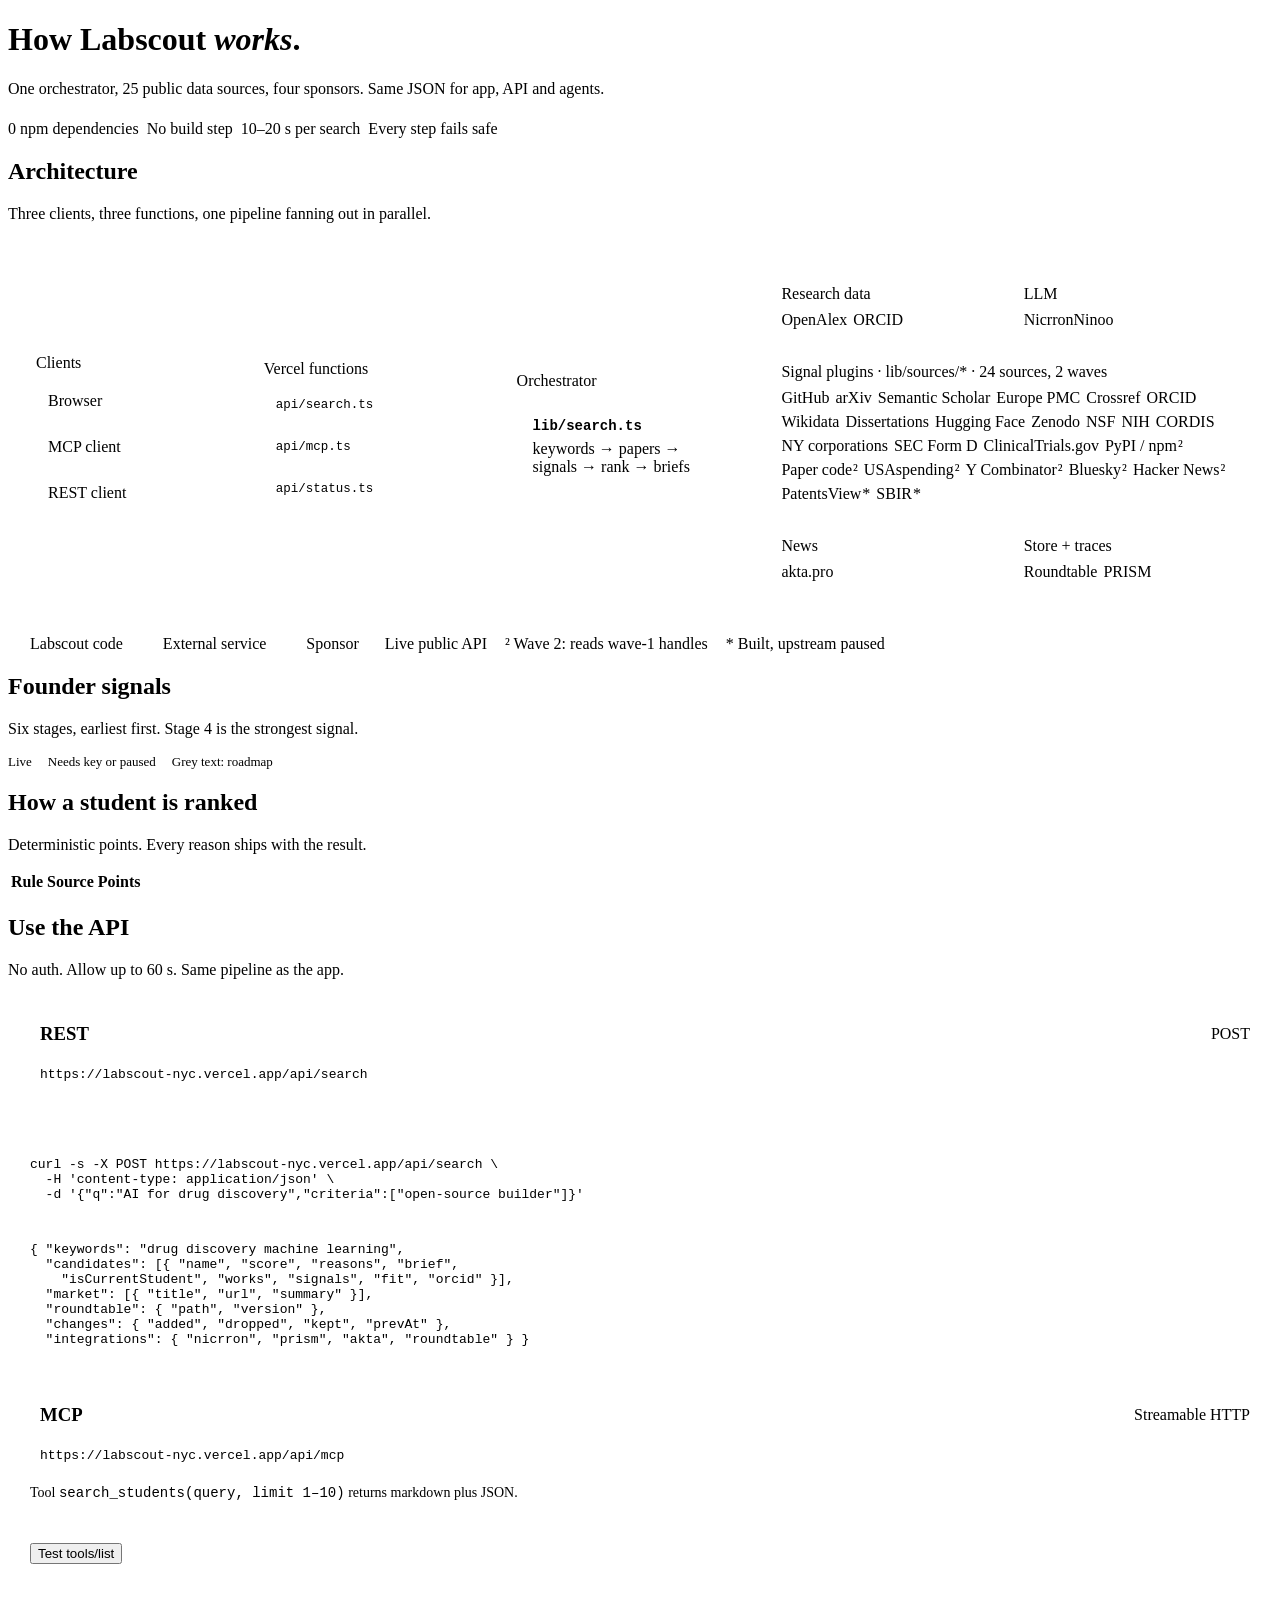
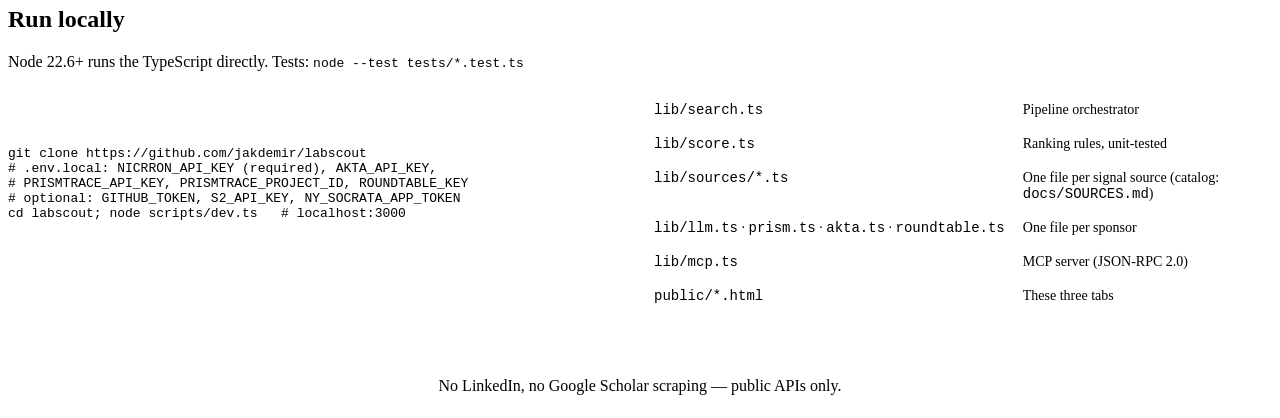
==== public/docs.html @ acb4736a "Sources: paper→code repos (papercode.ts, wave 2) ported from spinout-intelligence GitHub repository " ====
<!doctype html>
<html lang="en">
<head>
<meta charset="utf-8">
<meta name="viewport" content="width=device-width, initial-scale=1">
<title>Labscout — Architecture &amp; API</title>
<meta name="description" content="How Labscout works: architecture, founder-signal sources, ranking, REST API and MCP endpoint.">
<link rel="preload" href="/fonts/instrument-serif-400-normal.woff2" as="font" type="font/woff2" crossorigin>
<link rel="stylesheet" href="/assets/labscout.css">
<style>
  .facts { margin-top: 22px; display: flex; flex-wrap: wrap; gap: 8px; }

  /* architecture diagram: dark = Labscout code, outlined = external, yellow = sponsor */
  .arch { margin-top: 22px; padding: 28px; display: grid; grid-template-columns: minmax(0, .8fr) 28px minmax(0, .9fr) 28px minmax(0, .9fr) 28px minmax(0, 1.9fr); align-items: center; }
  .col { display: flex; flex-direction: column; gap: 8px; }
  .col > .label { margin: 0 0 2px; }
  .node { display: flex; align-items: center; gap: 10px; padding: 10px 12px; border: var(--bw) solid var(--ink); border-radius: var(--r); background: var(--sheet); font: 500 12.5px/1.2 var(--mono); }
  .node svg { flex: none; }
  .node.own { background: var(--dark); color: var(--on-dark); border-color: var(--dark); }
  .node.own code { font-size: 12.5px; }
  .node.core { flex-direction: column; align-items: flex-start; gap: 6px; padding: 18px 16px; }
  .node.core code { font-size: 14px; font-weight: 600; }
  .node.core span { font: 400 12px/1.4 var(--sans); color: var(--on-dark-2); }
  .link { display: grid; place-items: center; }
  .link svg { width: 20px; height: 20px; }
  .fan { display: grid; grid-template-columns: 1fr 1fr; gap: 10px; }
  .grp { border: var(--bw) solid var(--ink); border-radius: var(--r); padding: 12px; background: var(--paper); }
  .grp.wide { grid-column: 1 / -1; }
  .grp .label { margin: 0 0 8px; }
  .grp.own-grp { background: var(--sheet); }
  .tags { display: flex; flex-wrap: wrap; gap: 6px; }
  .pill b { font-weight: 400; margin-left: 1px; }
  .note { margin: 14px 0 0; display: flex; flex-wrap: wrap; gap: 8px 18px; align-items: center; font: 400 12px/1.3 var(--mono); color: var(--ink-2); }
  .note span { display: inline-flex; align-items: center; gap: 8px; }
  .sw { width: 14px; height: 14px; border: var(--bw) solid var(--ink); border-radius: 3px; display: inline-block; }
  .sw.d { background: var(--dark); } .sw.h { background: var(--hi); }

  /* stage meter, 6 cells */
  .meters.six { grid-template-columns: repeat(6, minmax(0, 1fr)); background: var(--sheet); }
  .meters.six .meter { align-content: start; gap: 12px; padding: 14px; }
  .meter .n { font: 700 34px/1 var(--sans); letter-spacing: -.04em; }
  .meter .road { margin: 0; font-size: 12.5px; color: var(--ink-3); line-height: 1.4; }
  .meter.dark { color: var(--on-dark); }
  .meter.dark .road { color: var(--on-dark-2); }
  .meter.dark .pill { color: var(--on-dark); border-color: var(--on-dark); }
  .meter.dark .pill.ok { color: var(--ok); border-color: var(--ok); }
  .meter .none { font-size: 12.5px; color: var(--ink-3); }
  .legend { display: flex; flex-wrap: wrap; gap: 16px; margin-top: 14px; font-size: 13px; color: var(--ink-3); }
  .legend span { display: inline-flex; align-items: center; gap: 8px; }

  /* ranking */
  .rank { max-width: 760px; background: transparent; }
  .rank td.num { white-space: nowrap; font-weight: 600; text-align: right; width: 130px; padding-right: 0; }
  .rank th:last-child { text-align: right; padding-right: 0; }
  .rank td.src { font: 400 12px/1.5 var(--mono); color: var(--ink-2); }

  /* API panels */
  .api { margin-top: 22px; align-items: start; }
  .card { padding: 22px; display: flex; flex-direction: column; gap: 14px; min-width: 0; }
  .card-h { display: flex; align-items: center; gap: 10px; }
  .card-h .h2 { margin: 0; }
  .card-h .pill { margin-left: auto; }
  .url { font-size: 13px; word-break: break-all; padding: 8px 10px; border: var(--bw) solid var(--ink); border-radius: 4px; background: var(--paper); }
  .card > p { margin: 0; color: var(--ink-2); font-size: 14px; }
  .seg { display: inline-flex; flex-wrap: wrap; gap: 6px; align-self: flex-start; }
  .seg button { height: 30px; padding: 0 12px; border: var(--bw) solid var(--ink); border-radius: 999px; background: transparent; color: var(--ink); font: 500 12px/1 var(--mono); cursor: pointer; }
  .seg button:hover { background: var(--paper); }
  .seg button[aria-selected="true"] { background: var(--ink); color: var(--paper); }
  .panel[hidden] { display: none; }
  pre[data-copy] { padding-top: 40px; }
  .ping { display: flex; align-items: center; gap: 12px; flex-wrap: wrap; font-size: 14px; }
  .ping-out { color: var(--ink-2); display: inline-flex; align-items: center; gap: 8px; }
  .ping-out.err { color: var(--bad); }

  /* run locally */
  .run { margin-top: 22px; display: grid; grid-template-columns: minmax(0, 1fr) minmax(0, 1fr); gap: 28px; align-items: start; }
  .fmap { margin: 0; display: grid; grid-template-columns: max-content 1fr; gap: 0 18px; font-size: 14px; border-top: var(--bw) solid var(--ink); }
  .fmap dt, .fmap dd { padding: 9px 0; border-bottom: 1px solid var(--hair); margin: 0; }
  .fmap dd { color: var(--ink-2); }
  .ethics { margin-top: 64px; display: flex; justify-content: center; }

  @media (max-width: 960px) {
    .arch { grid-template-columns: 1fr; gap: 8px; }
    .link svg { transform: rotate(90deg); }
    .col { flex-direction: row; flex-wrap: wrap; }
    .col > .label { width: 100%; }
    .col > .node { flex: 1 1 140px; }
    .meters.six { grid-template-columns: repeat(3, minmax(0, 1fr)); }
    .meters.six .meter { border-bottom: var(--bw) solid var(--ink); }
    .meters.six .meter:nth-child(3n) { border-right: 0; }
    .meters.six .meter:nth-child(n+4) { border-bottom: 0; }
    .run { grid-template-columns: 1fr; }
  }
  @media (max-width: 620px) {
    .arch { padding: 18px; }
    .fan { grid-template-columns: 1fr; }
    .meters.six { grid-template-columns: 1fr; }
    .meters.six .meter, .meters.six .meter:nth-child(3n), .meters.six .meter:nth-child(2) { border-right: 0; border-bottom: var(--bw) solid var(--ink); }
    .meters.six .meter:last-child { border-bottom: 0; }
    .fmap { grid-template-columns: 1fr; }
    .fmap dt { border-bottom: 0; padding-bottom: 0; }
    .ethics .tag-hi { height: auto; padding: 8px 12px; line-height: 1.4; text-align: center; }
  }
</style>
</head>
<body>
<div id="ls-top"></div>
<main class="page">
<div class="wrap">

  <header>
    <h1 class="h-display">How Labscout <em>works</em>.</h1>
    <p class="lead">One orchestrator, 25 public data sources, four sponsors. Same JSON for app, API and agents.</p>
    <div class="facts">
      <span class="pill">0 npm dependencies</span>
      <span class="pill">No build step</span>
      <span class="pill">10–20 s per search</span>
      <span class="pill">Every step fails safe</span>
    </div>
  </header>

  <section class="section" aria-labelledby="h-arch">
    <h2 class="h2" id="h-arch">Architecture</h2>
    <p>Three clients, three functions, one pipeline fanning out in parallel.</p>
    <div class="sheet lift arch" id="arch" role="img" aria-label="Clients call Vercel functions, which run lib/search.ts. It fans out to research data, signal plugins and four sponsors.">
      <div class="col">
        <p class="label">Clients</p>
        <div class="node" data-i="chat">Browser</div>
        <div class="node" data-i="spark">MCP client</div>
        <div class="node" data-i="code">REST client</div>
      </div>
      <div class="link" data-i="arrow"></div>
      <div class="col">
        <p class="label">Vercel functions</p>
        <div class="node own"><code>api/search.ts</code></div>
        <div class="node own"><code>api/mcp.ts</code></div>
        <div class="node own"><code>api/status.ts</code></div>
      </div>
      <div class="link" data-i="arrow"></div>
      <div class="col">
        <p class="label">Orchestrator</p>
        <div class="node own core"><code>lib/search.ts</code><span>keywords → papers → signals → rank → briefs</span></div>
      </div>
      <div class="link" data-i="arrow"></div>
      <div class="fan">
        <div class="grp"><p class="label">Research data</p><div class="tags"><span class="pill ok">OpenAlex</span><span class="pill ok">ORCID</span></div></div>
        <div class="grp"><p class="label">LLM</p><div class="tags"><span class="pill hi">NicrronNinoo</span></div></div>
        <div class="grp wide"><p class="label">Signal plugins · lib/sources/* · 24 sources, 2 waves</p><div class="tags">
          <span class="pill ok">GitHub</span><span class="pill ok">arXiv</span><span class="pill ok">Semantic Scholar</span><span class="pill ok">Europe PMC</span><span class="pill ok">Crossref</span><span class="pill ok">ORCID</span><span class="pill ok">Wikidata</span><span class="pill ok">Dissertations</span><span class="pill ok">Hugging Face</span><span class="pill ok">Zenodo</span><span class="pill ok">NSF</span><span class="pill ok">NIH</span><span class="pill ok">CORDIS</span><span class="pill ok">NY corporations</span><span class="pill ok">SEC Form D</span><span class="pill ok">ClinicalTrials.gov</span><span class="pill ok">PyPI / npm<b>²</b></span><span class="pill ok">Paper code<b>²</b></span><span class="pill ok">USAspending<b>²</b></span><span class="pill ok">Y Combinator<b>²</b></span><span class="pill ok">Bluesky<b>²</b></span><span class="pill ok">Hacker News<b>²</b></span><span class="pill">PatentsView<b>*</b></span><span class="pill">SBIR<b>*</b></span></div></div>
        <div class="grp"><p class="label">News</p><div class="tags"><span class="pill hi">akta.pro</span></div></div>
        <div class="grp"><p class="label">Store + traces</p><div class="tags"><span class="pill hi">Roundtable</span><span class="pill hi">PRISM</span></div></div>
      </div>
    </div>
    <p class="note"><span><i class="sw d"></i>Labscout code</span><span><i class="sw"></i>External service</span><span><i class="sw h"></i>Sponsor</span><span><i class="dot ok"></i>Live public API</span><span>² Wave 2: reads wave-1 handles</span><span>* Built, upstream paused</span></p>
  </section>

  <section class="section" aria-labelledby="h-sig">
    <h2 class="h2" id="h-sig">Founder signals</h2>
    <p>Six stages, earliest first. Stage 4 is the strongest signal.</p>
    <div class="meters six" id="ladder" role="list"></div>
    <div class="legend"><span><span class="pill ok">Live</span></span><span><span class="pill">Needs key or paused</span></span><span>Grey text: roadmap</span></div>
  </section>

  <section class="section" aria-labelledby="h-rank">
    <h2 class="h2" id="h-rank">How a student is ranked</h2>
    <p>Deterministic points. Every reason ships with the result.</p>
    <table class="t rank" id="rank"><thead><tr><th>Rule</th><th>Source</th><th style="text-align:right">Points</th></tr></thead><tbody></tbody></table>
  </section>

  <section class="section" aria-labelledby="h-api">
    <h2 class="h2" id="h-api">Use the API</h2>
    <p>No auth. Allow up to 60 s. Same pipeline as the app.</p>
    <div class="grid-2 api">
      <article class="sheet card">
        <div class="card-h"><span data-i="code" data-s="20"></span><h3 class="h2">REST</h3><span class="pill">POST</span></div>
        <code class="url">https://labscout-nyc.vercel.app/api/search</code>
        <pre data-copy="curl -s -X POST https://labscout-nyc.vercel.app/api/search -H 'content-type: application/json' -d '{&quot;q&quot;:&quot;AI for drug discovery&quot;,&quot;criteria&quot;:[&quot;open-source builder&quot;]}'">curl -s -X POST https://labscout-nyc.vercel.app/api/search \
  -H 'content-type: application/json' \
  -d '{"q":"AI for drug discovery","criteria":["open-source builder"]}'</pre>
        <pre>{ "keywords": "drug discovery machine learning",
  "candidates": [{ "name", "score", "reasons", "brief",
    "isCurrentStudent", "works", "signals", "fit", "orcid" }],
  "market": [{ "title", "url", "summary" }],
  "roundtable": { "path", "version" },
  "changes": { "added", "dropped", "kept", "prevAt" },
  "integrations": { "nicrron", "prism", "akta", "roundtable" } }</pre>
      </article>

      <article class="sheet card">
        <div class="card-h"><span data-i="plug" data-s="20"></span><h3 class="h2">MCP</h3><span class="pill">Streamable HTTP</span></div>
        <code class="url">https://labscout-nyc.vercel.app/api/mcp</code>
        <p>Tool <code>search_students(query, limit 1–10)</code> returns markdown plus JSON.</p>
        <div class="seg" role="tablist" aria-label="MCP client" id="seg"></div>
        <div id="panels"></div>
        <div class="ping">
          <button class="btn ghost" type="button" id="ping"><span data-i="send"></span>Test tools/list</button>
          <span class="ping-out" id="ping-out" aria-live="polite"></span>
        </div>
      </article>
    </div>
  </section>

  <section class="section" aria-labelledby="h-run">
    <h2 class="h2" id="h-run">Run locally</h2>
    <p>Node 22.6+ runs the TypeScript directly. Tests: <code>node --test tests/*.test.ts</code></p>
    <div class="run">
      <pre data-copy="git clone https://github.com/jakdemir/labscout
cd labscout
node scripts/dev.ts">git clone https://github.com/jakdemir/labscout
<span class="c"># .env.local: NICRRON_API_KEY (required), AKTA_API_KEY,</span>
<span class="c"># PRISMTRACE_API_KEY, PRISMTRACE_PROJECT_ID, ROUNDTABLE_KEY</span>
<span class="c"># optional: GITHUB_TOKEN, S2_API_KEY, NY_SOCRATA_APP_TOKEN</span>
cd labscout; node scripts/dev.ts   <span class="c"># localhost:3000</span></pre>
      <dl class="fmap">
        <dt><code>lib/search.ts</code></dt><dd>Pipeline orchestrator</dd>
        <dt><code>lib/score.ts</code></dt><dd>Ranking rules, unit-tested</dd>
        <dt><code>lib/sources/*.ts</code></dt><dd>One file per signal source (catalog: <code>docs/SOURCES.md</code>)</dd>
        <dt><code>lib/llm.ts</code> · <code>prism.ts</code> · <code>akta.ts</code> · <code>roundtable.ts</code></dt><dd>One file per sponsor</dd>
        <dt><code>lib/mcp.ts</code></dt><dd>MCP server (JSON-RPC 2.0)</dd>
        <dt><code>public/*.html</code></dt><dd>These three tabs</dd>
      </dl>
    </div>
  </section>

  <p class="ethics"><span class="tag-hi">No LinkedIn, no Google Scholar scraping — public APIs only.</span></p>

</div>
</main>
<div id="ls-foot"></div>
<script src="/assets/shell.js"></script>
<script>
(function () {
  var I = LS.icon, E = LS.esc;
  var BASE = "https://labscout-nyc.vercel.app";
  function $(id) { return document.getElementById(id); }

  // inline icons
  document.querySelectorAll("[data-i]").forEach(function (el) {
    var svg = I(el.getAttribute("data-i"), Number(el.getAttribute("data-s")) || 16);
    if (el.classList.contains("node") || el.tagName === "BUTTON") el.insertAdjacentHTML("afterbegin", svg);
    else if (el.classList.contains("link")) el.innerHTML = svg;
    else el.outerHTML = svg;
  });

  // stages (docs/SOURCES.md); s: 1 live, 0 needs key / paused
  var STAGES = [
    { t: "Research quality", live: [["OpenAlex", 1], ["ORCID", 1], ["arXiv", 1], ["Semantic Scholar", 1], ["Europe PMC", 1], ["NIH F-fellowships", 1]], road: "OpenReview (login wall), NSF GRFP list" },
    { t: "Builder signal", live: [["GitHub", 1], ["Paper code", 1], ["Hugging Face", 1], ["PyPI / npm", 1], ["Zenodo", 1]], road: "GitHub releases cadence" },
    { t: "Commercial pull", live: [["Crossref funders", 1], ["ORCID industry roles", 1], ["ClinicalTrials.gov", 1], ["Bluesky", 1]], road: "Lens.org, SAM.gov, standards bodies" },
    { t: "Spinout intent", live: [["NSF I-Corps / SBIR", 1], ["NIH SBIR", 1], ["NY corporations", 1], ["SEC Form D", 1], ["Dissertation deposited", 1], ["ORCID founder role", 1], ["Bluesky launch posts", 1], ["PatentsView", 0], ["SBIR.gov", 0]], road: "Co-founder co-appearance, tech-transfer portfolios", strong: 1 },
    { t: "Early traction", live: [["akta.pro news", 1], ["Y Combinator", 1], ["Hacker News", 1], ["USAspending", 1], ["Industry trials", 1]], road: "Job posts, openFDA" },
    { t: "Track record", live: [["NSF grants", 1], ["NIH grants", 1], ["CORDIS", 1], ["Wikidata awards", 1]], road: "ARPA-E" },
  ];
  $("ladder").innerHTML = STAGES.map(function (s, i) {
    var tags = s.live.map(function (x) { return '<span class="pill' + (x[1] ? " ok" : "") + '">' + E(x[0]) + "</span>"; }).join("");
    return '<div class="meter settle' + (s.strong ? " dark" : "") + '" role="listitem" style="--i:' + i + '"><span class="label">0' + (i + 1) + " " + E(s.t) + (s.strong ? " · ×weight" : "") + "</span>" +
      '<div class="tags">' + (tags || '<span class="none">No live source yet</span>') + "</div>" +
      '<p class="road">Next: ' + E(s.road) + "</p></div>";
  }).join("");

  // ranking rules (lib/score.ts)
  var RULES = [
    ["Matching paper, first / middle / last author", "OpenAlex", "+10 / +3 / +1", "pos"],
    ["Citations per paper (0.25 each, max 20)", "OpenAlex", "up to +5", "pos"],
    ["Paper published 2025 or later", "OpenAlex", "+2", "pos"],
    ["Current student / education ended", "ORCID", "+15 / −15", ""],
    ["Momentum: share of papers in last 2 years", "OpenAlex", "up to +10", "pos"],
    ["Established author: over 30 papers, or publishing before 2018", "OpenAlex", "up to −20, −10", "neg"],
    ["Founder signals: 24 sources, name + institution/paper match required", "lib/sources", "cap +15 each", "pos"],
  ];
  $("rank").tBodies[0].innerHTML = RULES.map(function (r) {
    return "<tr><td>" + E(r[0]) + '</td><td class="src">' + E(r[1]) + '</td><td class="num">' + E(r[2]) + "</td></tr>";
  }).join("");

  // MCP client switcher
  var CLIENTS = [
    { id: "cc", label: "Claude Code", code: "claude mcp add --transport http labscout " + BASE + "/api/mcp" },
    { id: "cur", label: "Cursor / Claude Desktop", code: '{ "mcpServers": { "labscout": { "url": "' + BASE + '/api/mcp" } } }' },
    { id: "her", label: "Hermes", code: "# ~/.hermes/config.yaml\nmcp_servers:\n  labscout:\n    url: " + BASE + "/api/mcp" },
  ];
  $("seg").innerHTML = CLIENTS.map(function (c, i) {
    return '<button type="button" role="tab" id="t-' + c.id + '" aria-controls="p-' + c.id + '" aria-selected="' + (i === 0) + '" tabindex="' + (i === 0 ? 0 : -1) + '">' + E(c.label) + "</button>";
  }).join("");
  $("panels").innerHTML = CLIENTS.map(function (c, i) {
    return '<div class="panel" role="tabpanel" id="p-' + c.id + '" aria-labelledby="t-' + c.id + '"' + (i ? " hidden" : "") + '><pre data-copy="' + E(c.code) + '">' + E(c.code) + "</pre></div>";
  }).join("");
  var tabs = Array.prototype.slice.call(document.querySelectorAll("#seg button"));
  function pick(k) {
    tabs.forEach(function (b, i) { var on = i === k; b.setAttribute("aria-selected", String(on)); b.tabIndex = on ? 0 : -1; $("p-" + CLIENTS[i].id).hidden = !on; });
  }
  tabs.forEach(function (b, i) {
    b.onclick = function () { pick(i); };
    b.onkeydown = function (e) {
      var d = e.key === "ArrowRight" ? 1 : e.key === "ArrowLeft" ? -1 : 0;
      if (!d) return; e.preventDefault(); var k = (i + d + tabs.length) % tabs.length; pick(k); tabs[k].focus();
    };
  });
  LS.copyPre();

  // live MCP check
  var btn = $("ping"), out = $("ping-out");
  btn.onclick = function () {
    btn.disabled = true; out.className = "ping-out"; out.textContent = "Calling /api/mcp…";
    var t0 = performance.now();
    fetch("/api/mcp", { method: "POST", headers: { "content-type": "application/json", accept: "application/json, text/event-stream" }, body: JSON.stringify({ jsonrpc: "2.0", id: 1, method: "tools/list" }) })
      .then(function (r) { if (!r.ok) throw new Error("HTTP " + r.status); return r.json(); })
      .then(function (j) {
        var tools = (j && j.result && j.result.tools) || [];
        if (!tools.length) throw new Error("no tools returned");
        var ms = Math.round(performance.now() - t0);
        out.innerHTML = '<i class="dot ok"></i><span><code>' + E(tools.map(function (t) { return t.name; }).join(", ")) + '</code> in <span class="num">' + ms + " ms</span></span>";
      })
      .catch(function (e) { out.className = "ping-out err"; out.textContent = "MCP unreachable (" + (e.message || "network") + "). Retry."; })
      .then(function () { btn.disabled = false; });
  };
})();
</script>
</body>
</html>
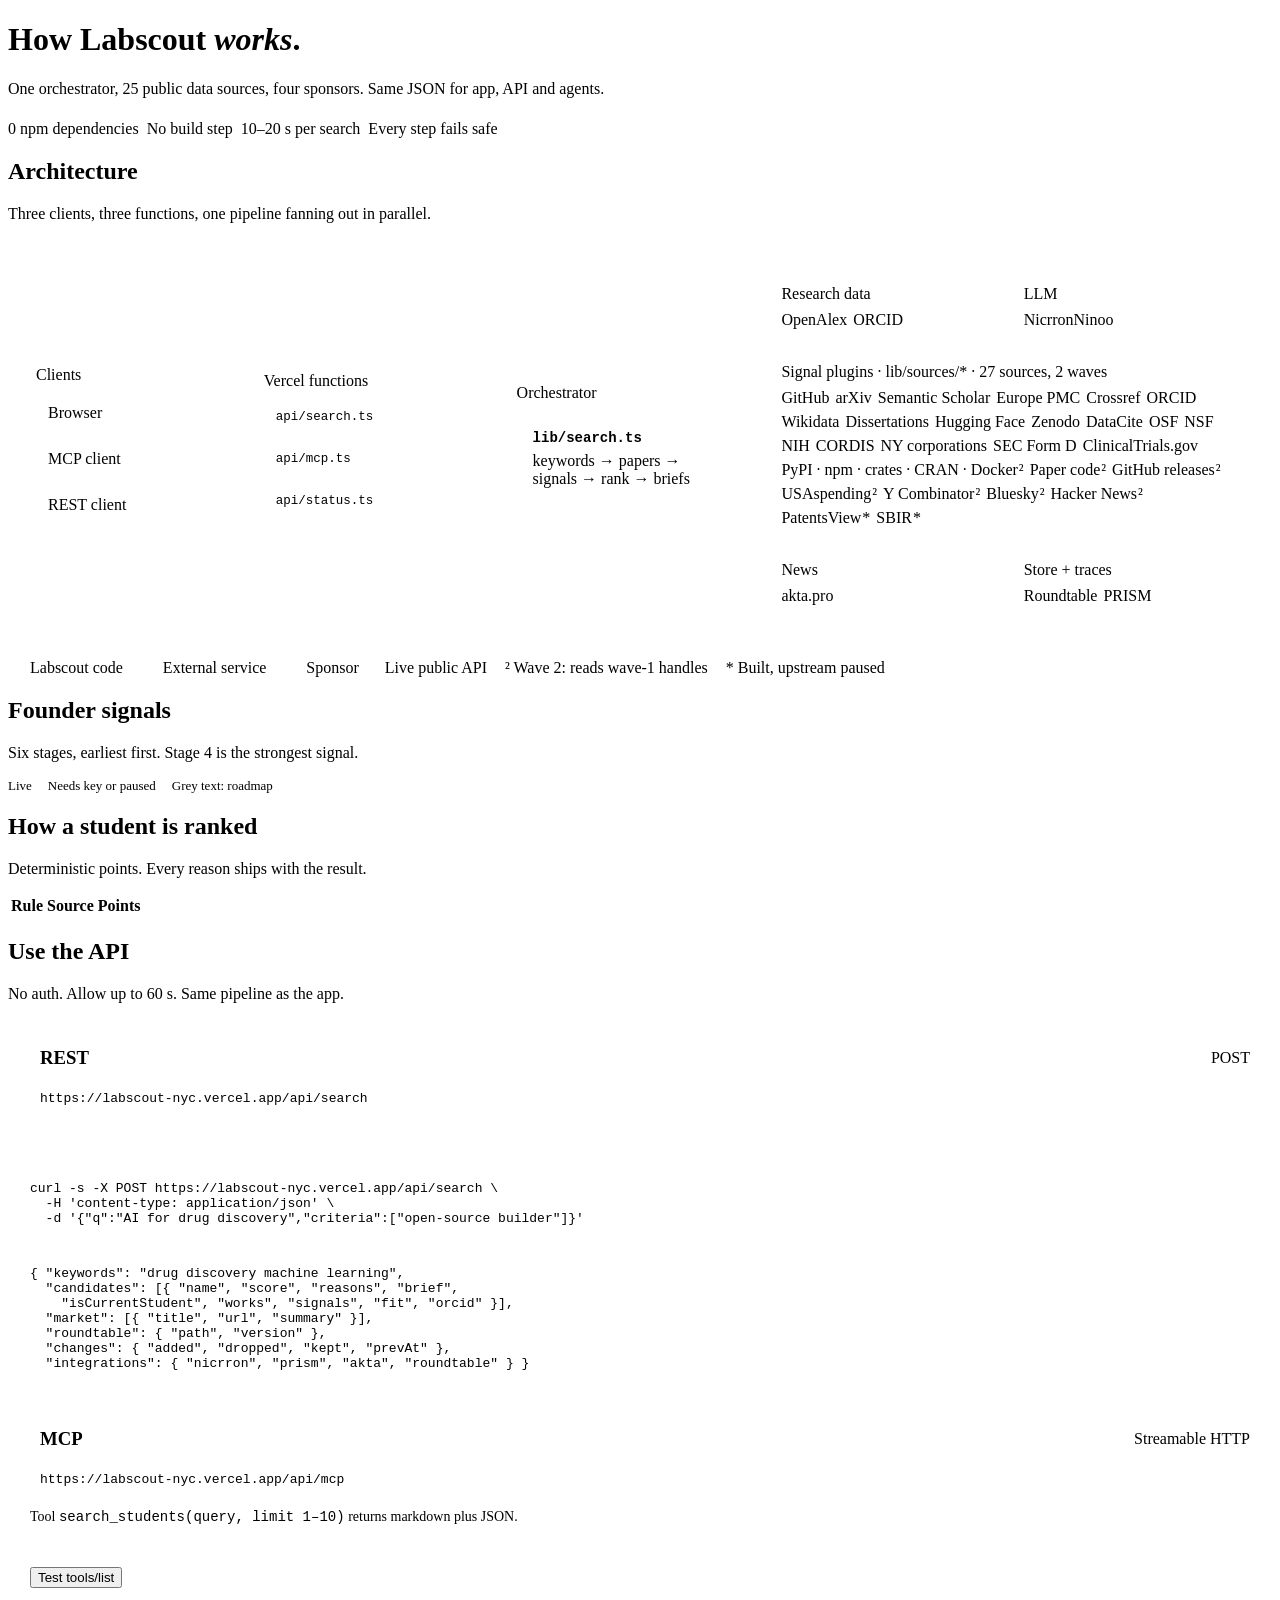
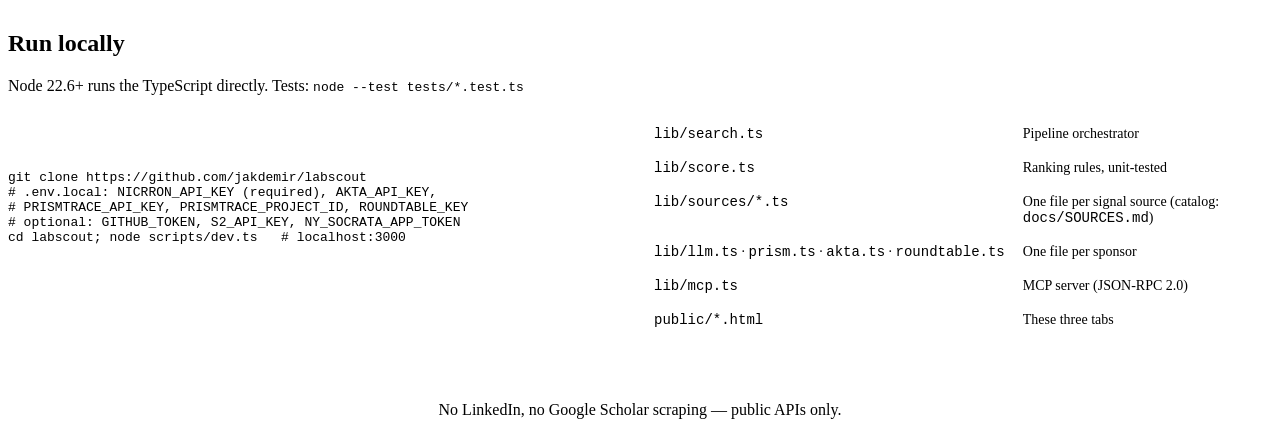
==== commit c6250d5d: "Search results show every public API: per-source coverage + all six stages; new sources OSF, DataCit" ====
--- a/public/docs.html
+++ b/public/docs.html
@@ -145,8 +145,8 @@
       <div class="fan">
         <div class="grp"><p class="label">Research data</p><div class="tags"><span class="pill ok">OpenAlex</span><span class="pill ok">ORCID</span></div></div>
         <div class="grp"><p class="label">LLM</p><div class="tags"><span class="pill hi">NicrronNinoo</span></div></div>
-        <div class="grp wide"><p class="label">Signal plugins · lib/sources/* · 24 sources, 2 waves</p><div class="tags">
-          <span class="pill ok">GitHub</span><span class="pill ok">arXiv</span><span class="pill ok">Semantic Scholar</span><span class="pill ok">Europe PMC</span><span class="pill ok">Crossref</span><span class="pill ok">ORCID</span><span class="pill ok">Wikidata</span><span class="pill ok">Dissertations</span><span class="pill ok">Hugging Face</span><span class="pill ok">Zenodo</span><span class="pill ok">NSF</span><span class="pill ok">NIH</span><span class="pill ok">CORDIS</span><span class="pill ok">NY corporations</span><span class="pill ok">SEC Form D</span><span class="pill ok">ClinicalTrials.gov</span><span class="pill ok">PyPI / npm<b>²</b></span><span class="pill ok">Paper code<b>²</b></span><span class="pill ok">USAspending<b>²</b></span><span class="pill ok">Y Combinator<b>²</b></span><span class="pill ok">Bluesky<b>²</b></span><span class="pill ok">Hacker News<b>²</b></span><span class="pill">PatentsView<b>*</b></span><span class="pill">SBIR<b>*</b></span></div></div>
+        <div class="grp wide"><p class="label">Signal plugins · lib/sources/* · 27 sources, 2 waves</p><div class="tags">
+          <span class="pill ok">GitHub</span><span class="pill ok">arXiv</span><span class="pill ok">Semantic Scholar</span><span class="pill ok">Europe PMC</span><span class="pill ok">Crossref</span><span class="pill ok">ORCID</span><span class="pill ok">Wikidata</span><span class="pill ok">Dissertations</span><span class="pill ok">Hugging Face</span><span class="pill ok">Zenodo</span><span class="pill ok">DataCite</span><span class="pill ok">OSF</span><span class="pill ok">NSF</span><span class="pill ok">NIH</span><span class="pill ok">CORDIS</span><span class="pill ok">NY corporations</span><span class="pill ok">SEC Form D</span><span class="pill ok">ClinicalTrials.gov</span><span class="pill ok">PyPI · npm · crates · CRAN · Docker<b>²</b></span><span class="pill ok">Paper code<b>²</b></span><span class="pill ok">GitHub releases<b>²</b></span><span class="pill ok">USAspending<b>²</b></span><span class="pill ok">Y Combinator<b>²</b></span><span class="pill ok">Bluesky<b>²</b></span><span class="pill ok">Hacker News<b>²</b></span><span class="pill">PatentsView<b>*</b></span><span class="pill">SBIR<b>*</b></span></div></div>
         <div class="grp"><p class="label">News</p><div class="tags"><span class="pill hi">akta.pro</span></div></div>
         <div class="grp"><p class="label">Store + traces</p><div class="tags"><span class="pill hi">Roundtable</span><span class="pill hi">PRISM</span></div></div>
       </div>
@@ -244,8 +244,8 @@
 
   // stages (docs/SOURCES.md); s: 1 live, 0 needs key / paused
   var STAGES = [
-    { t: "Research quality", live: [["OpenAlex", 1], ["ORCID", 1], ["arXiv", 1], ["Semantic Scholar", 1], ["Europe PMC", 1], ["NIH F-fellowships", 1]], road: "OpenReview (login wall), NSF GRFP list" },
-    { t: "Builder signal", live: [["GitHub", 1], ["Paper code", 1], ["Hugging Face", 1], ["PyPI / npm", 1], ["Zenodo", 1]], road: "GitHub releases cadence" },
+    { t: "Research quality", live: [["OpenAlex", 1], ["ORCID", 1], ["arXiv", 1], ["Semantic Scholar", 1], ["Europe PMC", 1], ["OSF preprints", 1], ["NIH F-fellowships", 1]], road: "OpenReview (login wall), NSF GRFP list" },
+    { t: "Builder signal", live: [["GitHub", 1], ["GitHub releases", 1], ["Paper code", 1], ["Hugging Face", 1], ["PyPI / npm / crates / CRAN / Docker", 1], ["Zenodo", 1], ["DataCite", 1]], road: "Kaggle (key), conda" },
     { t: "Commercial pull", live: [["Crossref funders", 1], ["ORCID industry roles", 1], ["ClinicalTrials.gov", 1], ["Bluesky", 1]], road: "Lens.org, SAM.gov, standards bodies" },
     { t: "Spinout intent", live: [["NSF I-Corps / SBIR", 1], ["NIH SBIR", 1], ["NY corporations", 1], ["SEC Form D", 1], ["Dissertation deposited", 1], ["ORCID founder role", 1], ["Bluesky launch posts", 1], ["PatentsView", 0], ["SBIR.gov", 0]], road: "Co-founder co-appearance, tech-transfer portfolios", strong: 1 },
     { t: "Early traction", live: [["akta.pro news", 1], ["Y Combinator", 1], ["Hacker News", 1], ["USAspending", 1], ["Industry trials", 1]], road: "Job posts, openFDA" },
@@ -260,13 +260,14 @@
 
   // ranking rules (lib/score.ts)
   var RULES = [
-    ["Matching paper, first / middle / last author", "OpenAlex", "+10 / +3 / +1", "pos"],
+    ["Matching paper, first / middle / last author", "OpenAlex", "+10 / +3 / +1 (papers total capped at +45)", "pos"],
     ["Citations per paper (0.25 each, max 20)", "OpenAlex", "up to +5", "pos"],
     ["Paper published 2025 or later", "OpenAlex", "+2", "pos"],
-    ["Current student / education ended", "ORCID", "+15 / −15", ""],
+    ["Senior/corresponding author on 2+ papers, first on none (PI proxy)", "OpenAlex", "−10", "neg"],
+    ["Current student (open education entry started ≤8 yrs ago, record not faculty-scale) / education ended", "ORCID", "+15 / −15", ""],
     ["Momentum: share of papers in last 2 years", "OpenAlex", "up to +10", "pos"],
-    ["Established author: over 30 papers, or publishing before 2018", "OpenAlex", "up to −20, −10", "neg"],
-    ["Founder signals: 24 sources, name + institution/paper match required", "lib/sources", "cap +15 each", "pos"],
+    ["Established author: over 30 papers (−0.25 each), or first paper >8 years ago", "OpenAlex", "up to −40, −15", "neg"],
+    ["Founder signals: 27 sources, name + institution/paper match required", "lib/sources", "cap +15 each", "pos"],
   ];
   $("rank").tBodies[0].innerHTML = RULES.map(function (r) {
     return "<tr><td>" + E(r[0]) + '</td><td class="src">' + E(r[1]) + '</td><td class="num">' + E(r[2]) + "</td></tr>";
